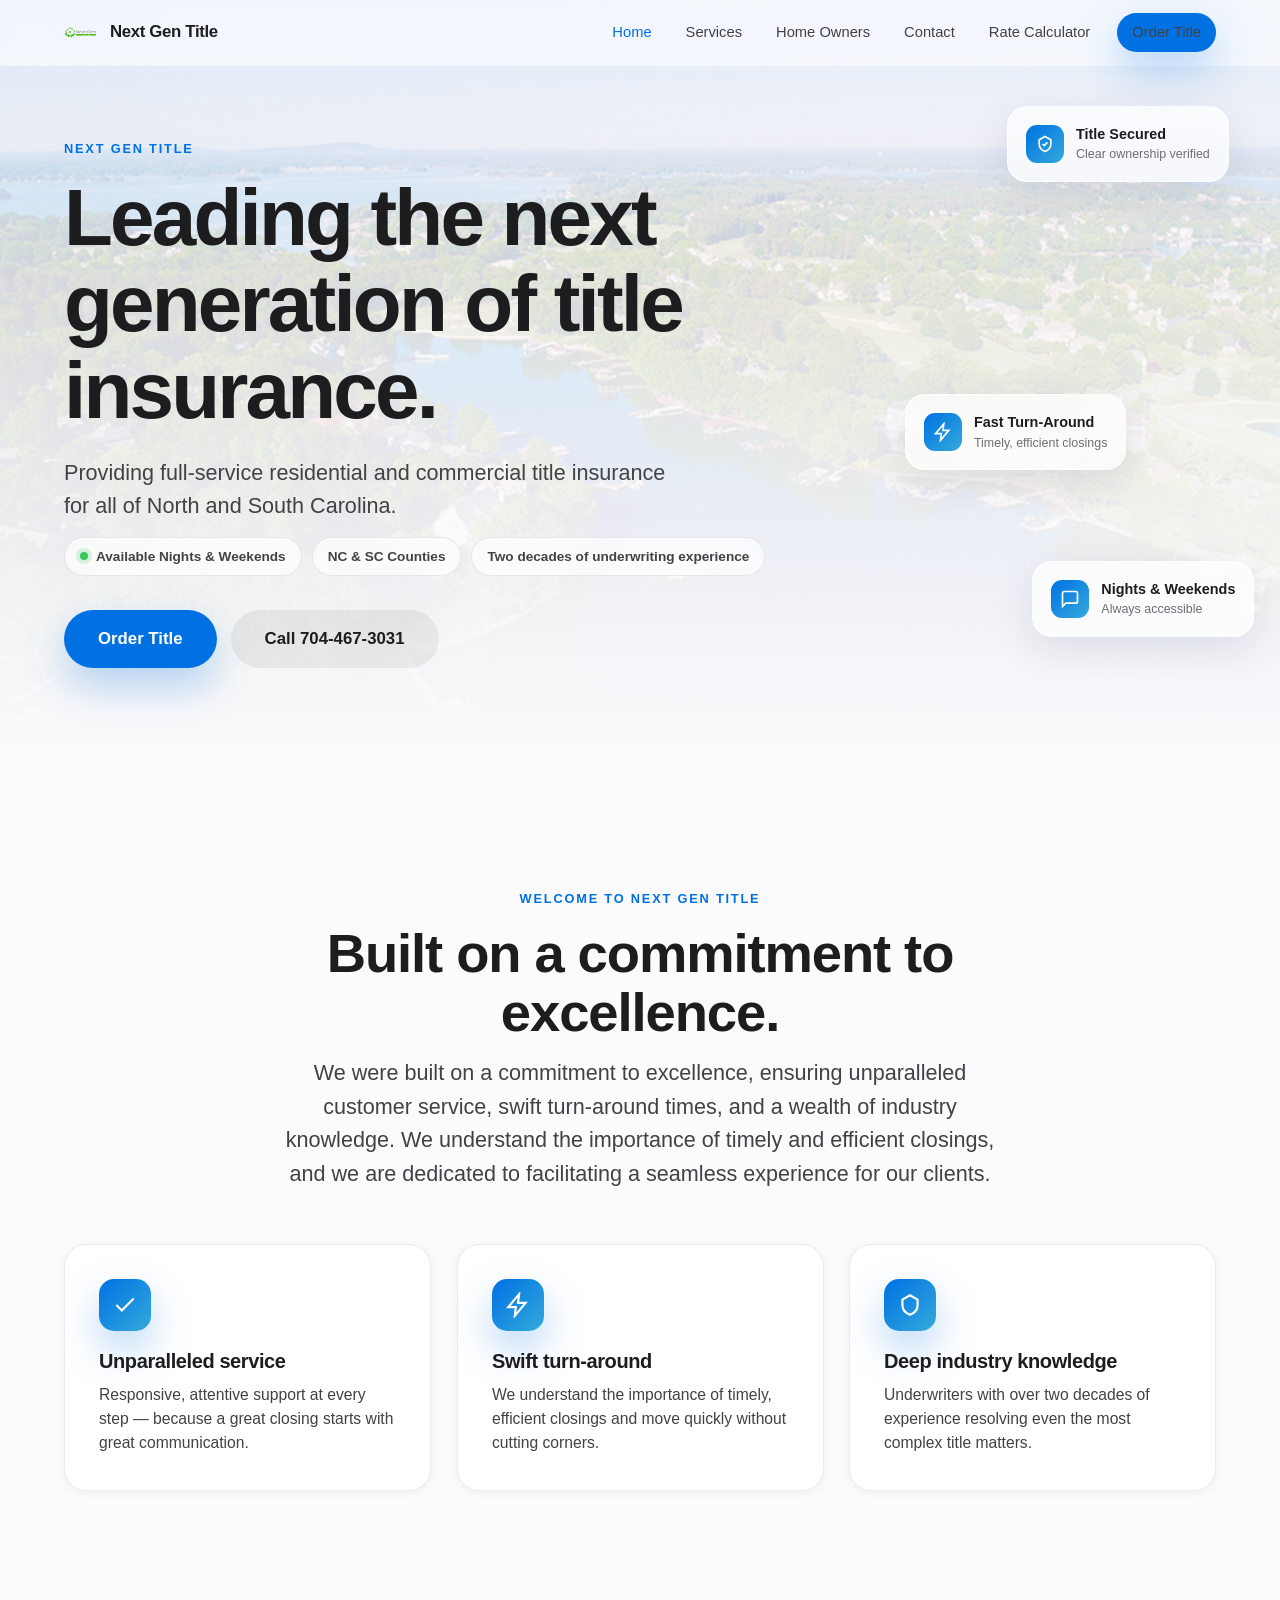
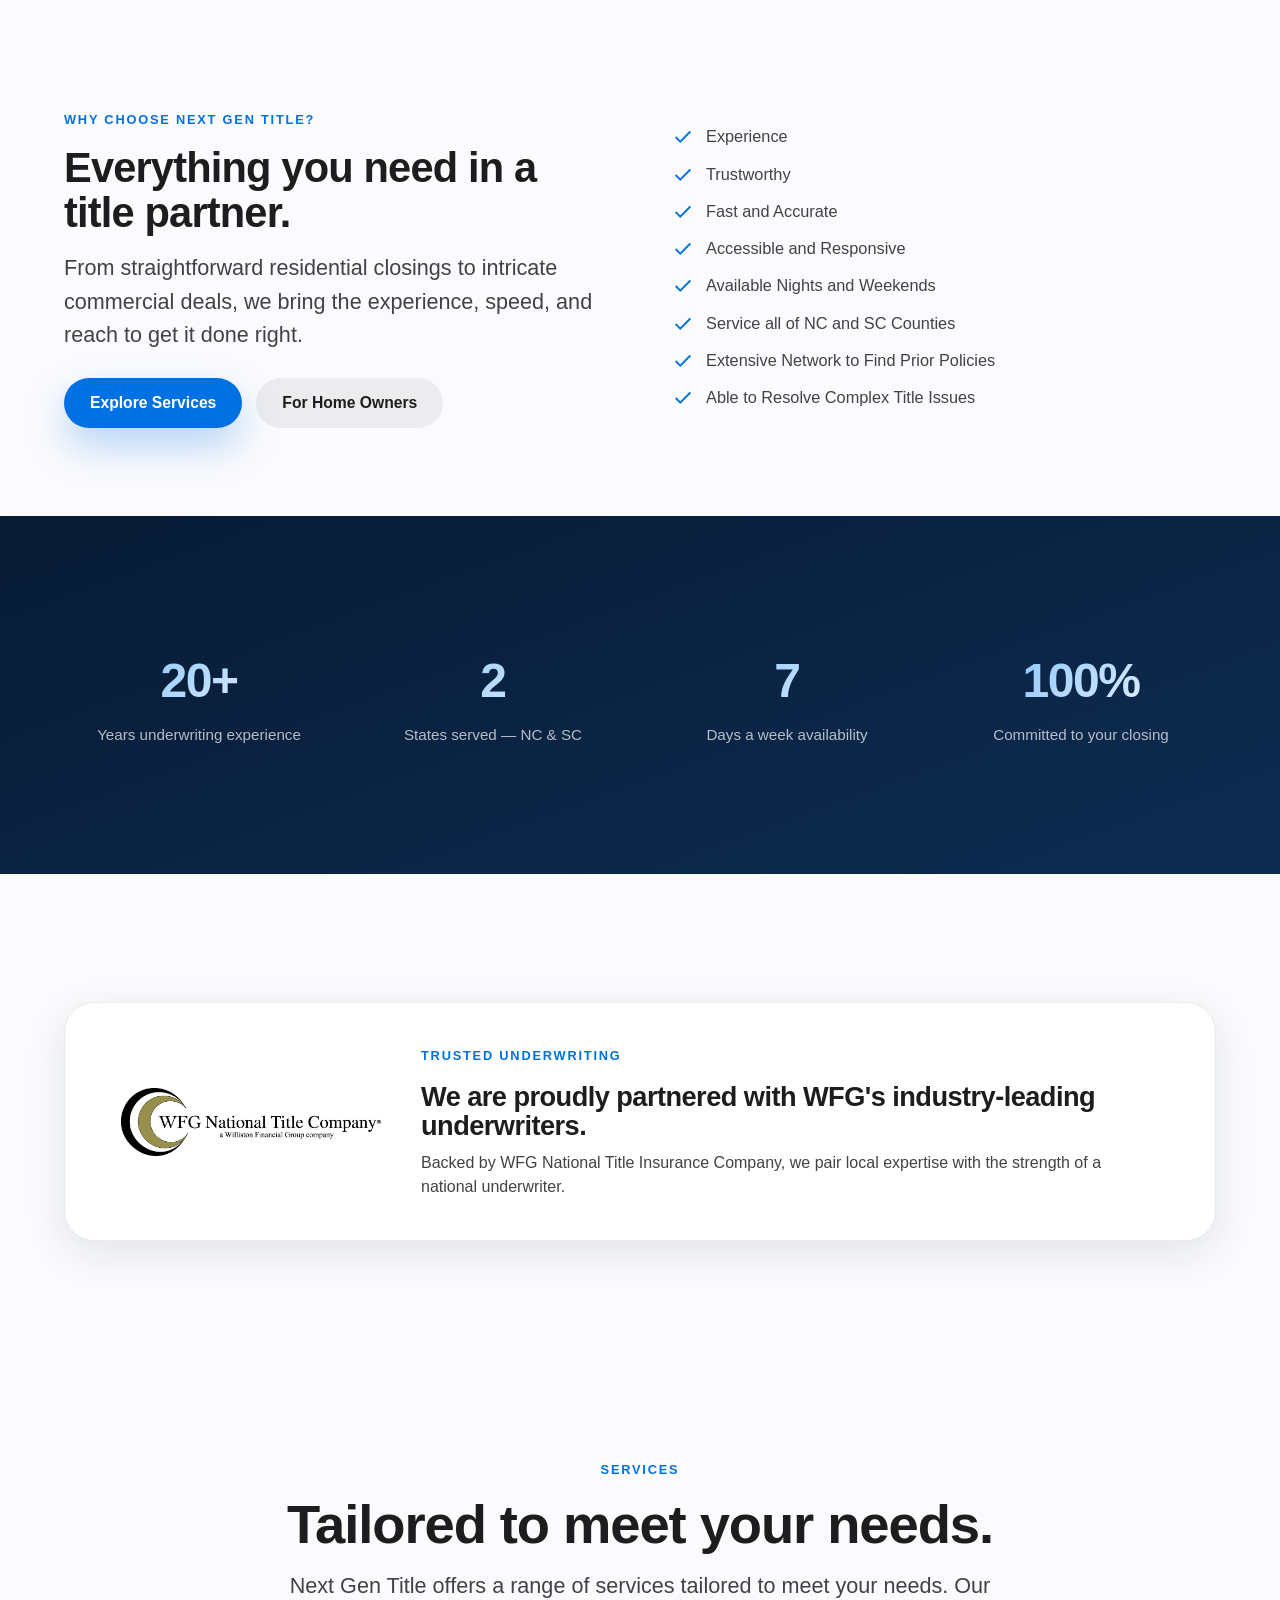
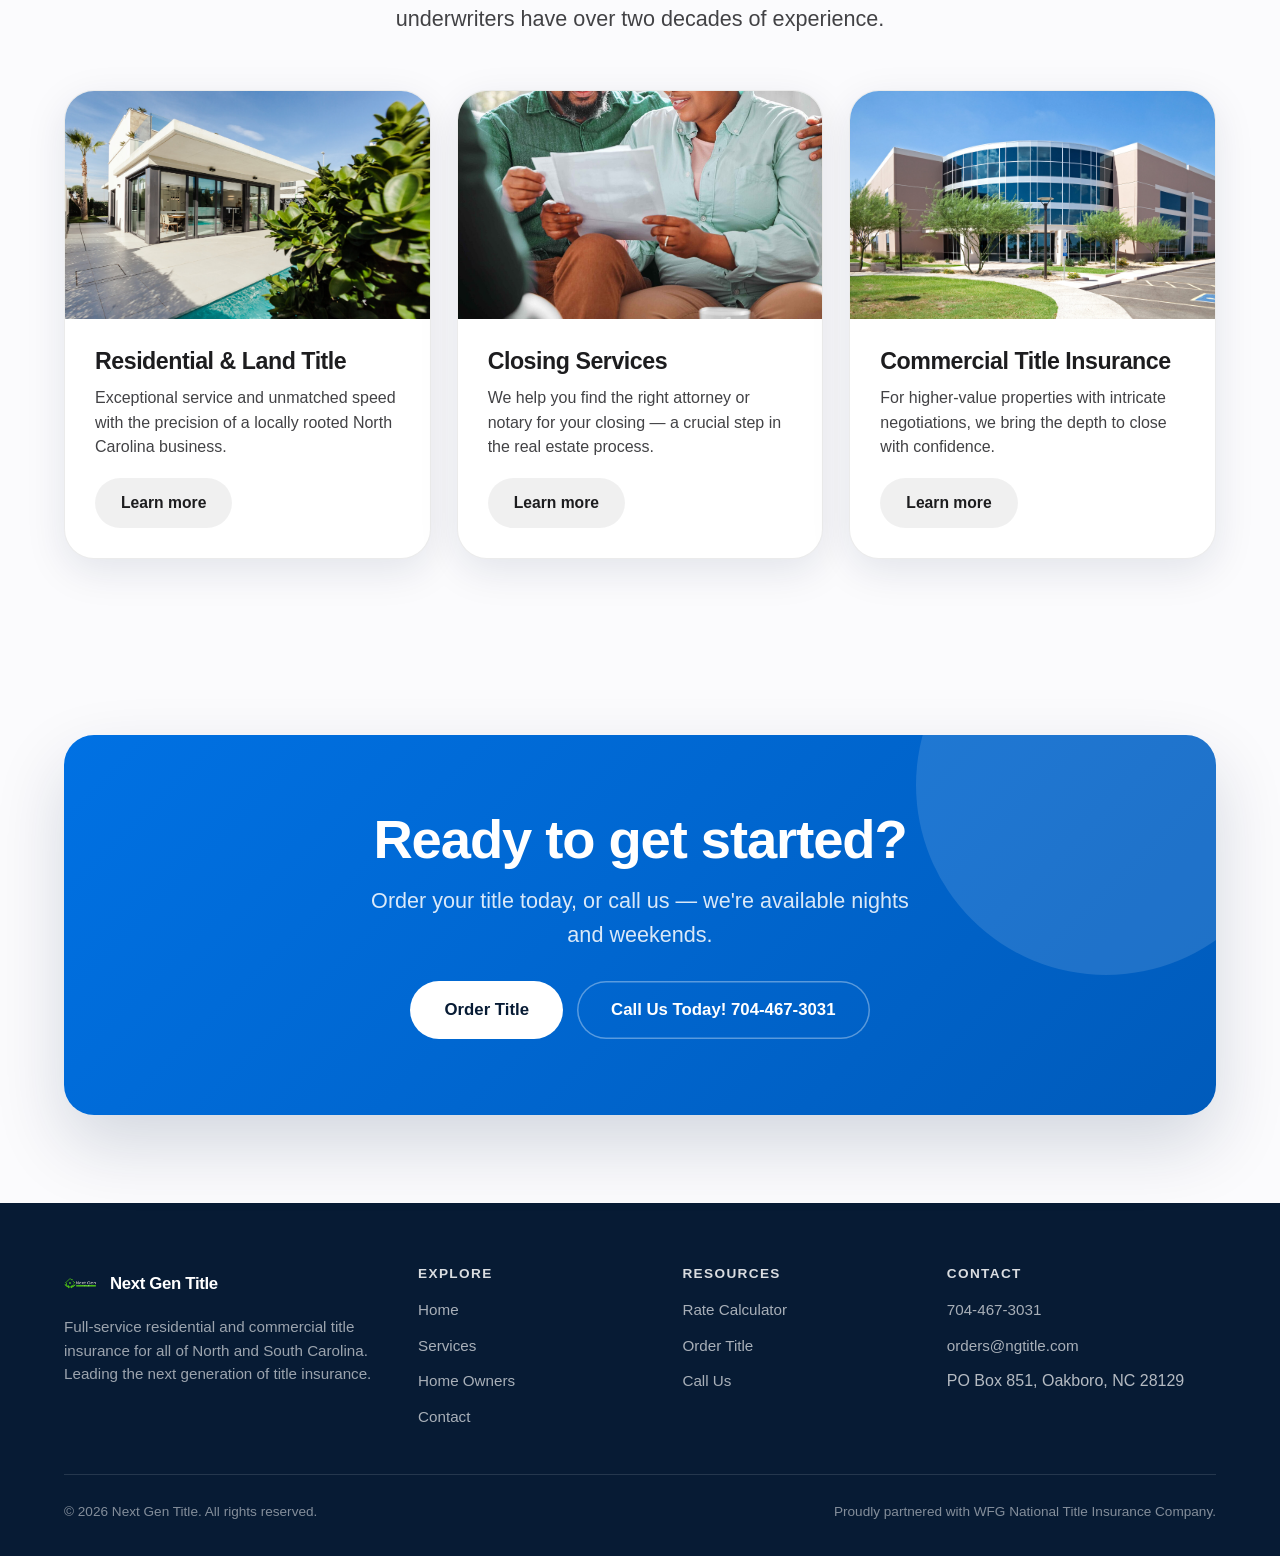
==== index.html @ 79d54855 "Rebuild site — modern Apple aesthetic" ====
<!DOCTYPE html>
<html lang="en">
<head>
<meta charset="UTF-8">
<meta name="viewport" content="width=device-width, initial-scale=1">
<title>Next Gen Title | Title Insurance for North &amp; South Carolina</title>
<meta name="description" content="Next Gen Title provides full-service residential and commercial title insurance for all of North and South Carolina. Fast, accurate closings — available nights and weekends.">
<link rel="icon" href="assets/images/logo.png">
<link rel="preconnect" href="https://rates.wfgnationaltitle.com">
<link rel="stylesheet" href="assets/css/styles.css">
</head>
<body>

<!-- NAV -->
<header class="nav">
  <div class="container">
    <a class="brand" href="index.html">
      <img src="assets/images/logo.png" alt="Next Gen Title logo">
      <span>Next Gen Title</span>
    </a>
    <nav class="nav-links" id="navLinks" aria-label="Primary">
      <a href="index.html" class="active">Home</a>
      <a href="services.html">Services</a>
      <a href="homeowners.html">Home Owners</a>
      <a href="contact.html">Contact</a>
      <a href="https://rates.wfgnationaltitle.com" target="_blank" rel="noopener">Rate Calculator</a>
      <span class="nav-cta"><a class="btn btn-primary" href="contact.html">Order Title</a></span>
    </nav>
    <button class="nav-toggle" aria-label="Menu" aria-expanded="false" aria-controls="navLinks">
      <span></span><span></span><span></span>
    </button>
  </div>
</header>

<main>
<!-- HERO -->
<section class="hero">
  <div class="hero-bg" style="background-image:url('assets/images/hero-bg.jpg')"></div>
  <div class="floaties" aria-hidden="true">
    <div class="floaty f1">
      <span class="fi"><svg viewBox="0 0 24 24" fill="none" stroke="currentColor" stroke-width="2"><path d="M12 3l7 4v5c0 4.5-3 7.5-7 9-4-1.5-7-4.5-7-9V7l7-4z"/><path d="M9 12l2 2 4-4"/></svg></span>
      <div>Title Secured<small>Clear ownership verified</small></div>
    </div>
    <div class="floaty f2">
      <span class="fi"><svg viewBox="0 0 24 24" fill="none" stroke="currentColor" stroke-width="2"><path d="M13 2L3 14h7l-1 8 10-12h-7l1-8z"/></svg></span>
      <div>Fast Turn-Around<small>Timely, efficient closings</small></div>
    </div>
    <div class="floaty f3">
      <span class="fi"><svg viewBox="0 0 24 24" fill="none" stroke="currentColor" stroke-width="2"><path d="M21 15a2 2 0 0 1-2 2H7l-4 4V5a2 2 0 0 1 2-2h14a2 2 0 0 1 2 2z"/></svg></span>
      <div>Nights &amp; Weekends<small>Always accessible</small></div>
    </div>
  </div>
  <div class="container">
    <div class="hero-inner reveal in">
      <span class="eyebrow">Next Gen Title</span>
      <h1 class="display">Leading the next generation of title insurance.</h1>
      <p class="lead" style="margin-top:22px">Providing full-service residential and commercial title insurance for all of North and South Carolina.</p>
      <div class="hero-badges">
        <span class="hero-badge"><span class="dot"></span>Available Nights &amp; Weekends</span>
        <span class="hero-badge">NC &amp; SC Counties</span>
        <span class="hero-badge">Two decades of underwriting experience</span>
      </div>
      <div class="btn-row" style="margin-top:34px">
        <a class="btn btn-primary btn-lg" href="contact.html">Order Title</a>
        <a class="btn btn-ghost btn-lg" href="tel:7044673031">Call 704-467-3031</a>
      </div>
    </div>
  </div>
</section>

<!-- WELCOME -->
<section class="section">
  <div class="container">
    <div class="section-head reveal">
      <span class="eyebrow">Welcome to Next Gen Title</span>
      <h2 class="h-xl">Built on a commitment to excellence.</h2>
      <p class="lead">We were built on a commitment to excellence, ensuring unparalleled customer service, swift turn-around times, and a wealth of industry knowledge. We understand the importance of timely and efficient closings, and we are dedicated to facilitating a seamless experience for our clients.</p>
    </div>
    <div class="grid grid-3">
      <div class="card reveal">
        <div class="icon"><svg viewBox="0 0 24 24" fill="none" stroke="currentColor" stroke-width="2"><path d="M20 6L9 17l-5-5"/></svg></div>
        <h3>Unparalleled service</h3>
        <p>Responsive, attentive support at every step — because a great closing starts with great communication.</p>
      </div>
      <div class="card reveal d1">
        <div class="icon"><svg viewBox="0 0 24 24" fill="none" stroke="currentColor" stroke-width="2"><path d="M13 2L3 14h7l-1 8 10-12h-7l1-8z"/></svg></div>
        <h3>Swift turn-around</h3>
        <p>We understand the importance of timely, efficient closings and move quickly without cutting corners.</p>
      </div>
      <div class="card reveal d2">
        <div class="icon"><svg viewBox="0 0 24 24" fill="none" stroke="currentColor" stroke-width="2"><path d="M12 3l7 4v5c0 4.5-3 7.5-7 9-4-1.5-7-4.5-7-9V7l7-4z"/></svg></div>
        <h3>Deep industry knowledge</h3>
        <p>Underwriters with over two decades of experience resolving even the most complex title matters.</p>
      </div>
    </div>
  </div>
</section>

<!-- WHY CHOOSE -->
<section class="section-tight">
  <div class="container">
    <div class="split">
      <div class="reveal">
        <span class="eyebrow">Why choose Next Gen Title?</span>
        <h2 class="h-lg">Everything you need in a title partner.</h2>
        <p class="lead" style="margin:16px 0 26px">From straightforward residential closings to intricate commercial deals, we bring the experience, speed, and reach to get it done right.</p>
        <div class="btn-row">
          <a class="btn btn-primary" href="services.html">Explore Services</a>
          <a class="btn btn-ghost" href="homeowners.html">For Home Owners</a>
        </div>
      </div>
      <ul class="check-list reveal d1">
        <li><svg viewBox="0 0 24 24" fill="none" stroke="currentColor" stroke-width="2"><path d="M20 6L9 17l-5-5"/></svg>Experience</li>
        <li><svg viewBox="0 0 24 24" fill="none" stroke="currentColor" stroke-width="2"><path d="M20 6L9 17l-5-5"/></svg>Trustworthy</li>
        <li><svg viewBox="0 0 24 24" fill="none" stroke="currentColor" stroke-width="2"><path d="M20 6L9 17l-5-5"/></svg>Fast and Accurate</li>
        <li><svg viewBox="0 0 24 24" fill="none" stroke="currentColor" stroke-width="2"><path d="M20 6L9 17l-5-5"/></svg>Accessible and Responsive</li>
        <li><svg viewBox="0 0 24 24" fill="none" stroke="currentColor" stroke-width="2"><path d="M20 6L9 17l-5-5"/></svg>Available Nights and Weekends</li>
        <li><svg viewBox="0 0 24 24" fill="none" stroke="currentColor" stroke-width="2"><path d="M20 6L9 17l-5-5"/></svg>Service all of NC and SC Counties</li>
        <li><svg viewBox="0 0 24 24" fill="none" stroke="currentColor" stroke-width="2"><path d="M20 6L9 17l-5-5"/></svg>Extensive Network to Find Prior Policies</li>
        <li><svg viewBox="0 0 24 24" fill="none" stroke="currentColor" stroke-width="2"><path d="M20 6L9 17l-5-5"/></svg>Able to Resolve Complex Title Issues</li>
      </ul>
    </div>
  </div>
</section>

<!-- STATS (dark) -->
<section class="section dark">
  <div class="container">
    <div class="stats">
      <div class="stat reveal"><div class="num">20+</div><div class="label">Years underwriting experience</div></div>
      <div class="stat reveal d1"><div class="num">2</div><div class="label">States served — NC &amp; SC</div></div>
      <div class="stat reveal d2"><div class="num">7</div><div class="label">Days a week availability</div></div>
      <div class="stat reveal d3"><div class="num">100%</div><div class="label">Committed to your closing</div></div>
    </div>
  </div>
</section>

<!-- WFG PARTNER -->
<section class="section">
  <div class="container">
    <div class="partner reveal">
      <img src="assets/images/wfg.jpg" alt="WFG National Title Insurance Company">
      <div>
        <span class="eyebrow">Trusted underwriting</span>
        <h2 class="h-md">We are proudly partnered with WFG's industry-leading underwriters.</h2>
        <p style="margin-top:10px">Backed by WFG National Title Insurance Company, we pair local expertise with the strength of a national underwriter.</p>
      </div>
    </div>
  </div>
</section>

<!-- SERVICES PREVIEW -->
<section class="section-tight">
  <div class="container">
    <div class="section-head reveal">
      <span class="eyebrow">Services</span>
      <h2 class="h-xl">Tailored to meet your needs.</h2>
      <p class="lead">Next Gen Title offers a range of services tailored to meet your needs. Our underwriters have over two decades of experience.</p>
    </div>
    <div class="grid grid-3">
      <article class="feature-card reveal">
        <div class="media"><img src="assets/images/residential.jpg" alt="Residential property"></div>
        <div class="body">
          <h3>Residential &amp; Land Title</h3>
          <p>Exceptional service and unmatched speed with the precision of a locally rooted North Carolina business.</p>
          <a class="btn btn-ghost" href="services.html" style="margin-top:18px">Learn more</a>
        </div>
      </article>
      <article class="feature-card reveal d1">
        <div class="media"><img src="assets/images/documents.jpg" alt="Reviewing documents"></div>
        <div class="body">
          <h3>Closing Services</h3>
          <p>We help you find the right attorney or notary for your closing — a crucial step in the real estate process.</p>
          <a class="btn btn-ghost" href="services.html" style="margin-top:18px">Learn more</a>
        </div>
      </article>
      <article class="feature-card reveal d2">
        <div class="media"><img src="assets/images/commercial.jpg" alt="Modern commercial office building"></div>
        <div class="body">
          <h3>Commercial Title Insurance</h3>
          <p>For higher-value properties with intricate negotiations, we bring the depth to close with confidence.</p>
          <a class="btn btn-ghost" href="services.html" style="margin-top:18px">Learn more</a>
        </div>
      </article>
    </div>
  </div>
</section>

<!-- CTA BAND -->
<section class="section-tight">
  <div class="container">
    <div class="cta-band reveal">
      <h2 class="h-xl">Ready to get started?</h2>
      <p class="lead" style="margin:14px auto 0; max-width:560px">Order your title today, or call us — we're available nights and weekends.</p>
      <div class="btn-row" style="margin-top:30px">
        <a class="btn btn-light btn-lg" href="contact.html">Order Title</a>
        <a class="btn btn-outline-light btn-lg" href="tel:7044673031">Call Us Today! 704-467-3031</a>
      </div>
    </div>
  </div>
</section>
</main>

<!-- FOOTER -->
<footer class="footer">
  <div class="container">
    <div class="footer-top">
      <div>
        <div class="brand"><img src="assets/images/logo.png" alt="" style="width:34px;height:34px;border-radius:9px"> <span>Next Gen Title</span></div>
        <p>Full-service residential and commercial title insurance for all of North and South Carolina. Leading the next generation of title insurance.</p>
      </div>
      <div>
        <h4>Explore</h4>
        <ul>
          <li><a href="index.html">Home</a></li>
          <li><a href="services.html">Services</a></li>
          <li><a href="homeowners.html">Home Owners</a></li>
          <li><a href="contact.html">Contact</a></li>
        </ul>
      </div>
      <div>
        <h4>Resources</h4>
        <ul>
          <li><a href="https://rates.wfgnationaltitle.com" target="_blank" rel="noopener">Rate Calculator</a></li>
          <li><a href="contact.html">Order Title</a></li>
          <li><a href="tel:7044673031">Call Us</a></li>
        </ul>
      </div>
      <div>
        <h4>Contact</h4>
        <ul>
          <li><a href="tel:7044673031">704-467-3031</a></li>
          <li><a href="mailto:orders@ngtitle.com">orders@ngtitle.com</a></li>
          <li><span>PO Box 851, Oakboro, NC 28129</span></li>
        </ul>
      </div>
    </div>
    <div class="footer-bottom">
      <span>© <span id="year">2026</span> Next Gen Title. All rights reserved.</span>
      <span>Proudly partnered with WFG National Title Insurance Company.</span>
    </div>
  </div>
</footer>

<script src="assets/js/script.js"></script>
</body>
</html>
---- assets/css/styles.css ----
/* ==========================================================================
   Next Gen Title — Design System
   Modern, Apple-inspired aesthetic: glass nav, floating cards, soft depth.
   ========================================================================== */

:root {
  /* Palette */
  --bg:            #fbfbfd;
  --bg-alt:        #f5f5f7;
  --surface:       #ffffff;
  --ink:           #1d1d1f;
  --ink-2:         #424245;
  --muted:         #6e6e73;
  --line:          rgba(0,0,0,.08);

  --brand:         #0071e3;   /* accent blue  */
  --brand-strong:  #0a5fc2;
  --navy:          #071b34;   /* deep sections */
  --navy-2:        #0d2c52;

  /* Effects */
  --radius:        22px;
  --radius-lg:     30px;
  --radius-sm:     14px;
  --shadow-sm:     0 2px 10px rgba(0,0,0,.05);
  --shadow:        0 12px 40px rgba(9,30,66,.10);
  --shadow-lg:     0 30px 70px rgba(9,30,66,.16);
  --shadow-brand:  0 18px 40px rgba(0,113,227,.28);

  /* Type */
  --font: -apple-system, BlinkMacSystemFont, "SF Pro Display", "Segoe UI",
          Roboto, Helvetica, Arial, sans-serif;

  --maxw: 1200px;
  --nav-h: 66px;
}

/* Reset --------------------------------------------------------------- */
*, *::before, *::after { box-sizing: border-box; margin: 0; padding: 0; }
html { scroll-behavior: smooth; -webkit-text-size-adjust: 100%; scroll-padding-top: 90px; }
body {
  font-family: var(--font);
  color: var(--ink);
  background: var(--bg);
  line-height: 1.55;
  -webkit-font-smoothing: antialiased;
  text-rendering: optimizeLegibility;
  overflow-x: hidden;
}
img { max-width: 100%; display: block; }
a { color: inherit; text-decoration: none; }
ul { list-style: none; }

/* Typography ---------------------------------------------------------- */
h1, h2, h3, h4 { line-height: 1.08; letter-spacing: -0.02em; font-weight: 700; color: var(--ink); }
.display  { font-size: clamp(2.6rem, 6.5vw, 5rem); font-weight: 700; letter-spacing: -0.035em; }
.h-xl     { font-size: clamp(2rem, 4.5vw, 3.4rem); }
.h-lg     { font-size: clamp(1.7rem, 3.4vw, 2.6rem); }
.h-md     { font-size: clamp(1.3rem, 2.3vw, 1.7rem); }
.eyebrow  {
  font-size: .8rem; font-weight: 600; letter-spacing: .14em; text-transform: uppercase;
  color: var(--brand); margin-bottom: 16px; display: inline-block;
}
.lead { font-size: clamp(1.1rem, 1.7vw, 1.35rem); color: var(--ink-2); font-weight: 400; }
p { color: var(--ink-2); }
.text-muted { color: var(--muted); }

/* Layout -------------------------------------------------------------- */
.container { width: 100%; max-width: var(--maxw); margin: 0 auto; padding: 0 24px; }
.section { padding: clamp(70px, 10vw, 130px) 0; }
.section-tight { padding: clamp(48px, 7vw, 88px) 0; }
.center { text-align: center; }
.mx-auto { margin-left: auto; margin-right: auto; }
.narrow { max-width: 760px; }
.stack > * + * { margin-top: 20px; }

.grid { display: grid; gap: 26px; }
.grid-2 { grid-template-columns: repeat(2, 1fr); }
.grid-3 { grid-template-columns: repeat(3, 1fr); }
.grid-4 { grid-template-columns: repeat(4, 1fr); }

/* Navigation (glass) -------------------------------------------------- */
.nav {
  position: fixed; top: 0; left: 0; right: 0; z-index: 100;
  height: var(--nav-h);
  display: flex; align-items: center;
  background: rgba(251,251,253,.72);
  backdrop-filter: saturate(180%) blur(20px);
  -webkit-backdrop-filter: saturate(180%) blur(20px);
  border-bottom: 1px solid transparent;
  transition: border-color .3s ease, background .3s ease;
}
.nav.scrolled { border-bottom-color: var(--line); }
.nav .container { display: flex; align-items: center; justify-content: space-between; }
.brand { display: flex; align-items: center; gap: 12px; font-weight: 700; letter-spacing: -0.02em; font-size: 1.05rem; }
.brand img { width: 34px; height: 34px; border-radius: 9px; }
.nav-links { display: flex; align-items: center; gap: 4px; }
.nav-links a {
  padding: 8px 15px; border-radius: 999px; font-size: .92rem; font-weight: 500; color: var(--ink-2);
  transition: background .2s ease, color .2s ease;
}
.nav-links a:hover { background: rgba(0,0,0,.05); color: var(--ink); }
.nav-links a.active { color: var(--brand); }
.nav-cta { margin-left: 8px; }
.nav-toggle { display: none; background: none; border: 0; cursor: pointer; width: 40px; height: 40px; position: relative; }
.nav-toggle span { position: absolute; left: 9px; right: 9px; height: 2px; background: var(--ink); border-radius: 2px; transition: transform .3s ease, opacity .2s ease; }
.nav-toggle span:nth-child(1) { top: 14px; }
.nav-toggle span:nth-child(2) { top: 20px; }
.nav-toggle span:nth-child(3) { top: 26px; }
.nav-toggle.open span:nth-child(1) { transform: translateY(6px) rotate(45deg); }
.nav-toggle.open span:nth-child(2) { opacity: 0; }
.nav-toggle.open span:nth-child(3) { transform: translateY(-6px) rotate(-45deg); }

/* Buttons ------------------------------------------------------------- */
.btn {
  display: inline-flex; align-items: center; justify-content: center; gap: 8px;
  padding: 13px 26px; border-radius: 999px; font-size: .98rem; font-weight: 600;
  cursor: pointer; border: 0; transition: transform .2s ease, box-shadow .2s ease, background .2s ease;
  white-space: nowrap;
}
.btn-primary { background: var(--brand); color: #fff; box-shadow: var(--shadow-brand); }
.btn-primary:hover { background: var(--brand-strong); transform: translateY(-2px); }
.btn-ghost { background: rgba(0,0,0,.06); color: var(--ink); }
.btn-ghost:hover { background: rgba(0,0,0,.1); transform: translateY(-2px); }
.btn-light { background: #fff; color: var(--navy); }
.btn-light:hover { transform: translateY(-2px); box-shadow: var(--shadow); }
.btn-outline-light { background: transparent; color: #fff; box-shadow: inset 0 0 0 1.5px rgba(255,255,255,.35); }
.btn-outline-light:hover { background: rgba(255,255,255,.1); transform: translateY(-2px); }
.btn-lg { padding: 16px 34px; font-size: 1.05rem; }
.btn-row { display: flex; flex-wrap: wrap; gap: 14px; }

/* Cards --------------------------------------------------------------- */
.card {
  background: var(--surface); border-radius: var(--radius); padding: 34px;
  box-shadow: var(--shadow-sm); border: 1px solid var(--line);
  transition: transform .35s cubic-bezier(.2,.7,.2,1), box-shadow .35s ease;
  will-change: transform;
}
.card:hover { transform: translateY(-8px); box-shadow: var(--shadow-lg); }
.card .icon {
  width: 52px; height: 52px; border-radius: 15px; display: grid; place-items: center;
  background: linear-gradient(135deg, var(--brand), #34aadc); color: #fff; margin-bottom: 20px;
  box-shadow: var(--shadow-brand);
}
.card .icon svg { width: 26px; height: 26px; }
.card h3 { font-size: 1.25rem; margin-bottom: 10px; }
.card p { font-size: .98rem; }

/* Glass card variant */
.card-glass {
  background: rgba(255,255,255,.65);
  backdrop-filter: blur(20px); -webkit-backdrop-filter: blur(20px);
  border: 1px solid rgba(255,255,255,.6);
}

/* Media / feature cards (image + copy) */
.feature-card {
  background: var(--surface); border-radius: var(--radius-lg); overflow: hidden;
  box-shadow: var(--shadow); border: 1px solid var(--line);
  transition: transform .4s cubic-bezier(.2,.7,.2,1), box-shadow .4s ease;
}
.feature-card:hover { transform: translateY(-10px); box-shadow: var(--shadow-lg); }
.feature-card .media { aspect-ratio: 16/10; overflow: hidden; }
.feature-card .media img { width: 100%; height: 100%; object-fit: cover; transition: transform .6s cubic-bezier(.2,.7,.2,1); }
.feature-card:hover .media img { transform: scale(1.06); }
.feature-card .body { padding: 30px; }
.feature-card .body h3 { font-size: 1.45rem; margin-bottom: 12px; }

/* Split (image / text) ------------------------------------------------ */
.split { display: grid; grid-template-columns: 1fr 1fr; gap: clamp(30px, 5vw, 70px); align-items: center; }
.split.reverse .split-media { order: 2; }
.split-media {
  border-radius: var(--radius-lg); overflow: hidden; box-shadow: var(--shadow);
  aspect-ratio: 4/3;
}
.split-media img { width: 100%; height: 100%; object-fit: cover; }

/* Pill list (checkmarks) --------------------------------------------- */
.check-list { display: grid; gap: 12px; }
.check-list li { display: flex; align-items: flex-start; gap: 12px; font-size: 1.02rem; color: var(--ink-2); }
.check-list li svg { flex: 0 0 22px; width: 22px; height: 22px; margin-top: 2px; color: var(--brand); }

.chip-grid { display: flex; flex-wrap: wrap; gap: 12px; }
.chip {
  display: inline-flex; align-items: center; gap: 9px; padding: 11px 18px;
  background: var(--surface); color: var(--ink); border: 1px solid var(--line); border-radius: 999px;
  font-weight: 500; font-size: .95rem; box-shadow: var(--shadow-sm);
  transition: transform .25s ease, box-shadow .25s ease;
}
.chip:hover { transform: translateY(-3px); box-shadow: var(--shadow); }
.chip svg { width: 18px; height: 18px; color: var(--brand); }

/* Hero ---------------------------------------------------------------- */
.hero {
  position: relative; padding-top: calc(var(--nav-h) + 70px); padding-bottom: 90px;
  overflow: hidden;
}
.hero-bg {
  position: absolute; inset: 0; z-index: -2;
  background-size: cover; background-position: center;
}
.hero-bg::after {
  content: ""; position: absolute; inset: 0;
  background: linear-gradient(180deg, rgba(251,251,253,.72) 0%, rgba(251,251,253,.9) 55%, var(--bg) 100%);
}
.hero-inner { position: relative; max-width: 860px; }
.hero .lead { max-width: 620px; }
.hero-badges { display: flex; flex-wrap: wrap; gap: 10px; margin-top: 14px; }
.hero-badge {
  display: inline-flex; align-items: center; gap: 8px; font-size: .85rem; font-weight: 600;
  padding: 8px 15px; border-radius: 999px; background: rgba(255,255,255,.7);
  backdrop-filter: blur(10px); border: 1px solid var(--line); color: var(--ink-2);
}
.hero-badge .dot { width: 8px; height: 8px; border-radius: 50%; background: #34c759; box-shadow: 0 0 0 4px rgba(52,199,89,.18); }

/* floating decorative cards in hero */
.floaties { position: absolute; inset: 0; z-index: -1; pointer-events: none; }
.floaty {
  position: absolute; border-radius: 20px; background: rgba(255,255,255,.7);
  backdrop-filter: blur(16px); border: 1px solid rgba(255,255,255,.7);
  box-shadow: var(--shadow); padding: 16px 18px; font-weight: 600; font-size: .9rem;
  display: flex; align-items: center; gap: 12px; animation: float 7s ease-in-out infinite;
}
.floaty .fi {
  width: 38px; height: 38px; border-radius: 11px; display: grid; place-items: center;
  background: linear-gradient(135deg, var(--brand), #34aadc); color: #fff; flex: 0 0 auto;
}
.floaty .fi svg { width: 20px; height: 20px; }
.floaty small { display: block; font-weight: 500; color: var(--muted); font-size: .78rem; }
.floaty.f1 { top: 14%; right: 4%; animation-delay: 0s; }
.floaty.f2 { top: 52%; right: 12%; animation-delay: 1.4s; }
.floaty.f3 { top: 74%; right: 2%; animation-delay: 2.6s; }
@keyframes float { 0%,100% { transform: translateY(0); } 50% { transform: translateY(-16px); } }

/* Dark section -------------------------------------------------------- */
.dark { background: linear-gradient(160deg, var(--navy) 0%, var(--navy-2) 100%); color: #fff; }
.dark h1, .dark h2, .dark h3 { color: #fff; }
.dark p { color: rgba(255,255,255,.72); }
.dark .eyebrow { color: #6cb6ff; }
.dark .card { background: rgba(255,255,255,.06); border-color: rgba(255,255,255,.12); }
.dark .card h3 { color: #fff; }
.dark .card p { color: rgba(255,255,255,.7); }
.dark .check-list li { color: rgba(255,255,255,.82); }
.dark .lead { color: rgba(255,255,255,.78); }

/* Stats --------------------------------------------------------------- */
.stats { display: grid; grid-template-columns: repeat(4,1fr); gap: 24px; text-align: center; }
.stat .num { font-size: clamp(2rem,4vw,3rem); font-weight: 700; letter-spacing: -0.03em;
  background: linear-gradient(135deg,#6cb6ff,#fff); -webkit-background-clip: text; background-clip: text; color: transparent; }
.stat .label { color: rgba(255,255,255,.7); font-size: .95rem; margin-top: 4px; }

/* Partner band -------------------------------------------------------- */
.partner {
  display: grid; grid-template-columns: auto 1fr; gap: 40px; align-items: center;
  background: var(--surface); border: 1px solid var(--line); border-radius: var(--radius-lg);
  padding: 40px clamp(28px,5vw,56px); box-shadow: var(--shadow);
}
.partner img { max-width: 260px; width: 100%; }

/* CTA band ------------------------------------------------------------ */
.cta-band {
  border-radius: var(--radius-lg); padding: clamp(44px, 6vw, 76px);
  background: linear-gradient(135deg, var(--brand) 0%, #005bbb 100%); color: #fff;
  text-align: center; box-shadow: var(--shadow-lg); position: relative; overflow: hidden;
}
.cta-band::before {
  content:""; position:absolute; width: 380px; height: 380px; border-radius: 50%;
  background: rgba(255,255,255,.12); top: -140px; right: -80px;
}
.cta-band h2 { color: #fff; position: relative; }
.cta-band p { color: rgba(255,255,255,.85); position: relative; }
.cta-band .btn-row { justify-content: center; position: relative; }

/* Forms --------------------------------------------------------------- */
.form-card {
  background: var(--surface); border: 1px solid var(--line); border-radius: var(--radius-lg);
  padding: clamp(28px, 4vw, 46px); box-shadow: var(--shadow);
}
.form-grid { display: grid; grid-template-columns: 1fr 1fr; gap: 18px; }
.field { display: flex; flex-direction: column; gap: 7px; }
.field.full { grid-column: 1 / -1; }
.field label { font-size: .9rem; font-weight: 600; color: var(--ink); }
.field input, .field select, .field textarea {
  font-family: inherit; font-size: 1rem; color: var(--ink);
  padding: 13px 15px; border: 1px solid var(--line); border-radius: var(--radius-sm);
  background: var(--bg-alt); transition: border-color .2s ease, box-shadow .2s ease, background .2s ease;
}
.field input:focus, .field select:focus, .field textarea:focus {
  outline: none; border-color: var(--brand); background: #fff;
  box-shadow: 0 0 0 4px rgba(0,113,227,.14);
}
.field textarea { resize: vertical; min-height: 120px; }
.form-consent { font-size: .82rem; color: var(--muted); margin-top: 4px; }
.form-note {
  font-size: .82rem; color: var(--muted); background: var(--bg-alt);
  border: 1px dashed var(--line); border-radius: var(--radius-sm); padding: 12px 14px; margin-bottom: 22px;
}
.form-status { margin-top: 16px; font-weight: 600; font-size: .95rem; display: none; }
.form-status.show { display: block; }
.form-status.ok { color: #1a7f37; }

/* Contact info list --------------------------------------------------- */
.contact-list { display: grid; gap: 18px; }
.contact-item { display: flex; gap: 16px; align-items: flex-start; }
.contact-item .ci {
  width: 46px; height: 46px; border-radius: 13px; display: grid; place-items: center; flex: 0 0 auto;
  background: rgba(0,113,227,.1); color: var(--brand);
}
.contact-item .ci svg { width: 22px; height: 22px; }
.contact-item h4 { font-size: .82rem; text-transform: uppercase; letter-spacing: .08em; color: var(--muted); margin-bottom: 3px; font-weight: 600; }
.contact-item a, .contact-item p { font-size: 1.08rem; font-weight: 500; color: var(--ink); }

/* Footer -------------------------------------------------------------- */
.footer { background: var(--navy); color: rgba(255,255,255,.7); padding: 64px 0 34px; }
.footer h1,.footer h2,.footer h3,.footer h4 { color:#fff; }
.footer-top { display: grid; grid-template-columns: 1.4fr 1fr 1fr 1.2fr; gap: 40px; padding-bottom: 44px; border-bottom: 1px solid rgba(255,255,255,.12); }
.footer .brand { color: #fff; margin-bottom: 14px; }
.footer p { color: rgba(255,255,255,.6); font-size: .95rem; }
.footer h4 { font-size: .85rem; text-transform: uppercase; letter-spacing: .1em; margin-bottom: 16px; color: rgba(255,255,255,.85); }
.footer ul { display: grid; gap: 11px; }
.footer ul a { color: rgba(255,255,255,.65); font-size: .95rem; transition: color .2s ease; }
.footer ul a:hover { color: #fff; }
.footer-bottom { display: flex; flex-wrap: wrap; gap: 12px; justify-content: space-between; padding-top: 26px; font-size: .85rem; color: rgba(255,255,255,.5); }

/* Reveal animation ---------------------------------------------------- */
.reveal { opacity: 0; transform: translateY(28px); transition: opacity .7s ease, transform .7s cubic-bezier(.2,.7,.2,1); }
.reveal.in { opacity: 1; transform: none; }
.reveal.d1 { transition-delay: .08s; }
.reveal.d2 { transition-delay: .16s; }
.reveal.d3 { transition-delay: .24s; }

/* Section header helper */
.section-head { max-width: 720px; margin: 0 auto 54px; text-align: center; }
.section-head p { margin-top: 14px; }

/* Responsive ---------------------------------------------------------- */
@media (max-width: 940px) {
  .grid-3, .grid-4 { grid-template-columns: repeat(2, 1fr); }
  .stats { grid-template-columns: repeat(2,1fr); gap: 30px; }
  .footer-top { grid-template-columns: 1fr 1fr; gap: 32px; }
  .floaty { display: none; }
}
@media (max-width: 760px) {
  .nav-links {
    position: fixed; top: var(--nav-h); left: 0; right: 0;
    flex-direction: column; align-items: stretch; gap: 4px;
    background: rgba(251,251,253,.96); backdrop-filter: blur(20px);
    padding: 14px 20px 24px; border-bottom: 1px solid var(--line);
    transform: translateY(-120%); transition: transform .35s cubic-bezier(.2,.7,.2,1);
    box-shadow: var(--shadow); max-height: calc(100vh - var(--nav-h)); overflow-y: auto;
  }
  .nav-links.open { transform: translateY(0); }
  .nav-links a { padding: 13px 15px; font-size: 1rem; }
  .nav-links a:hover { background: rgba(0,0,0,.05); }
  .nav-cta { margin: 8px 0 0; }
  .nav-cta .btn { width: 100%; }
  .nav-toggle { display: block; }
  .split, .grid-2, .grid-3, .grid-4, .form-grid, .partner, .stats { grid-template-columns: 1fr; }
  .split.reverse .split-media { order: 0; }
  .partner { text-align: center; justify-items: center; }
  .partner img { margin: 0 auto; }
  .section-head { margin-bottom: 38px; }
}
@media (max-width: 420px) {
  .container { padding: 0 18px; }
  .card, .feature-card .body { padding: 24px; }
}

/* Accessibility ------------------------------------------------------- */
@media (prefers-reduced-motion: reduce) {
  *, *::before, *::after { animation: none !important; scroll-behavior: auto; }
  .reveal { opacity: 1; transform: none; transition: none; }
}
:focus-visible { outline: 2px solid var(--brand); outline-offset: 3px; }
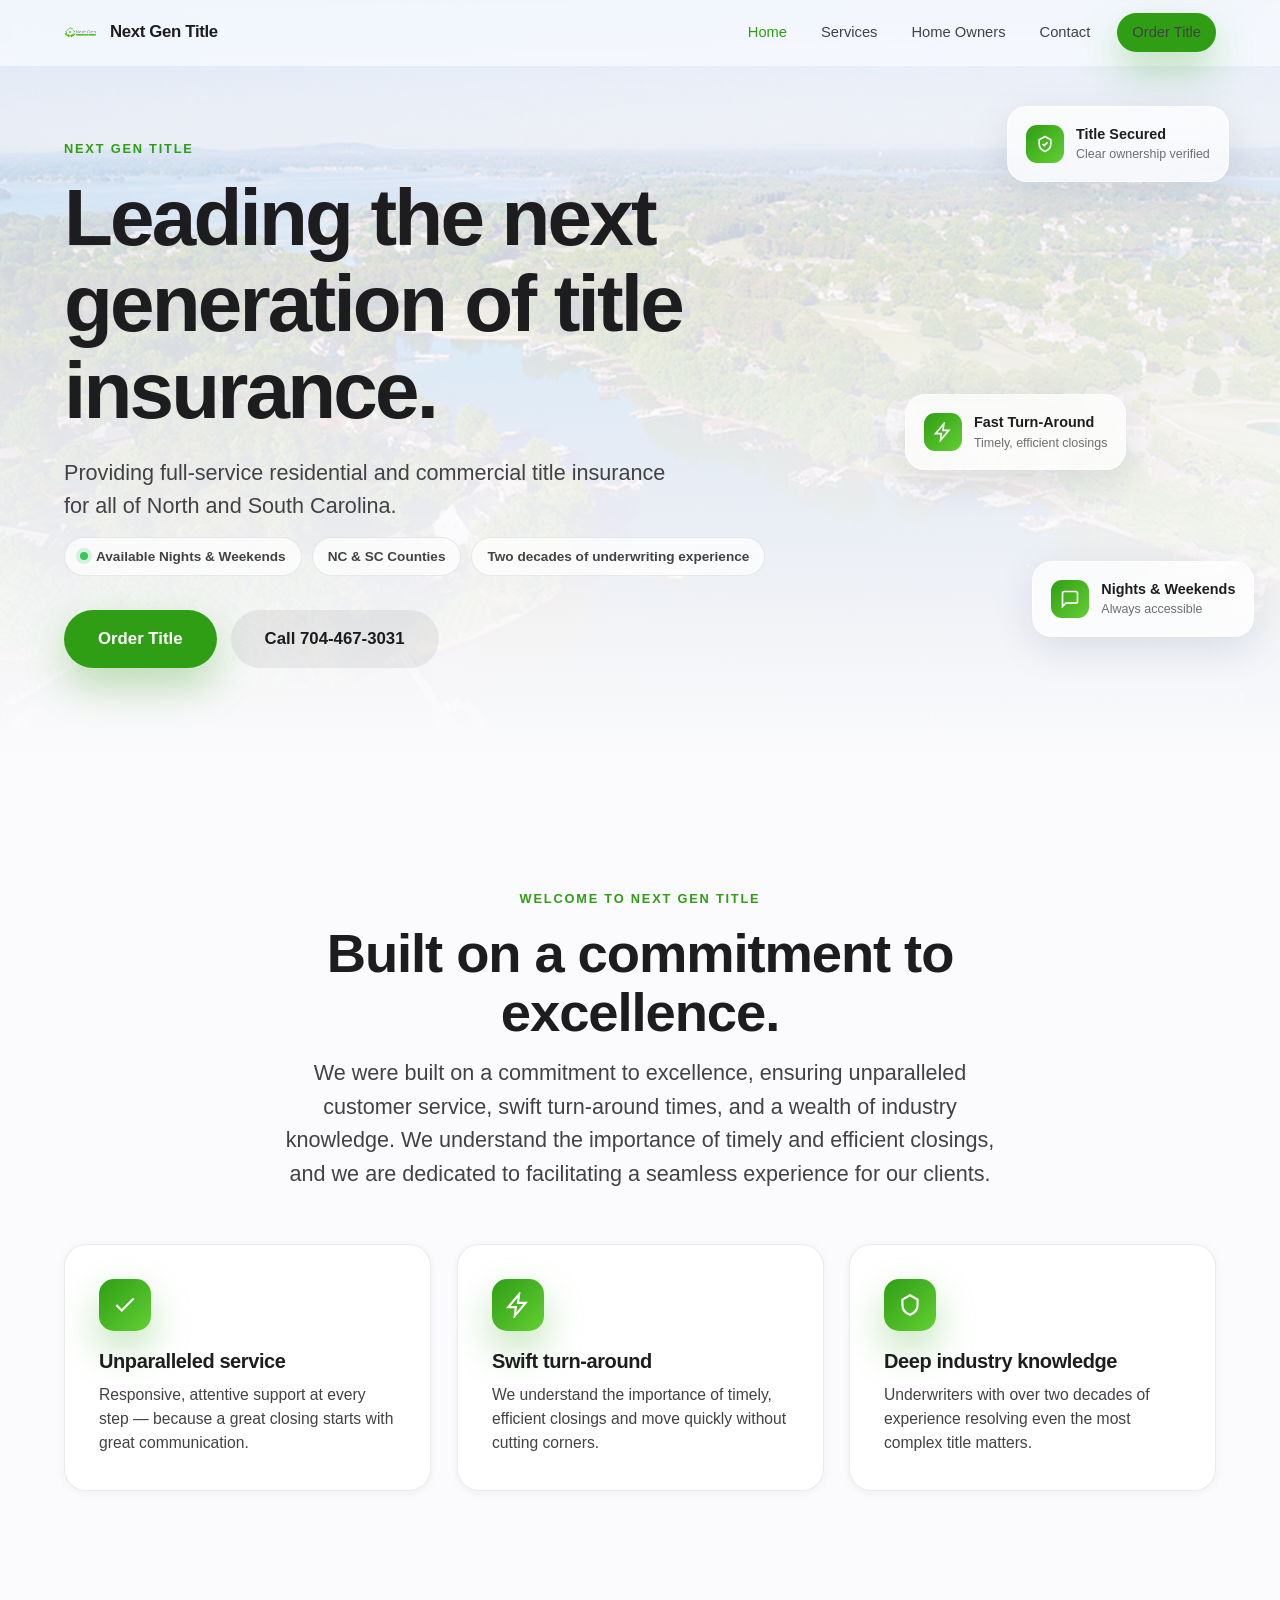
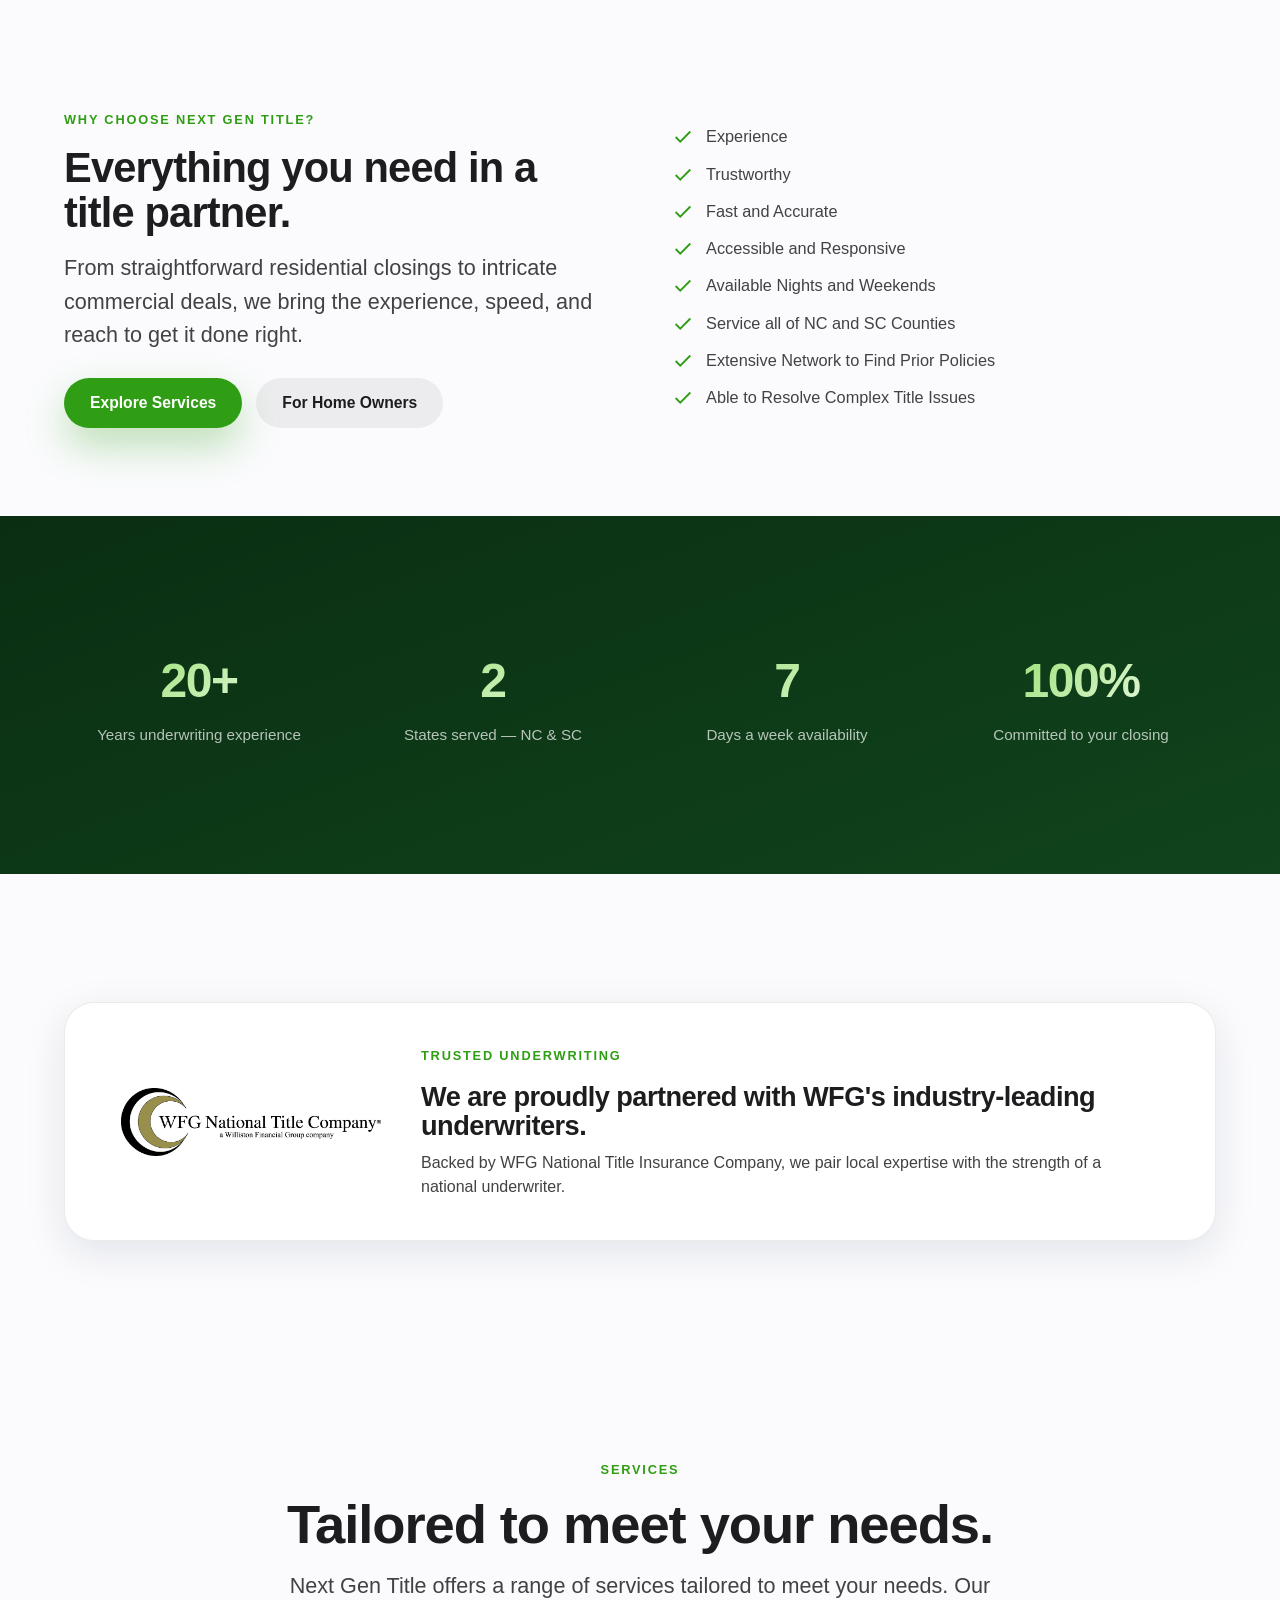
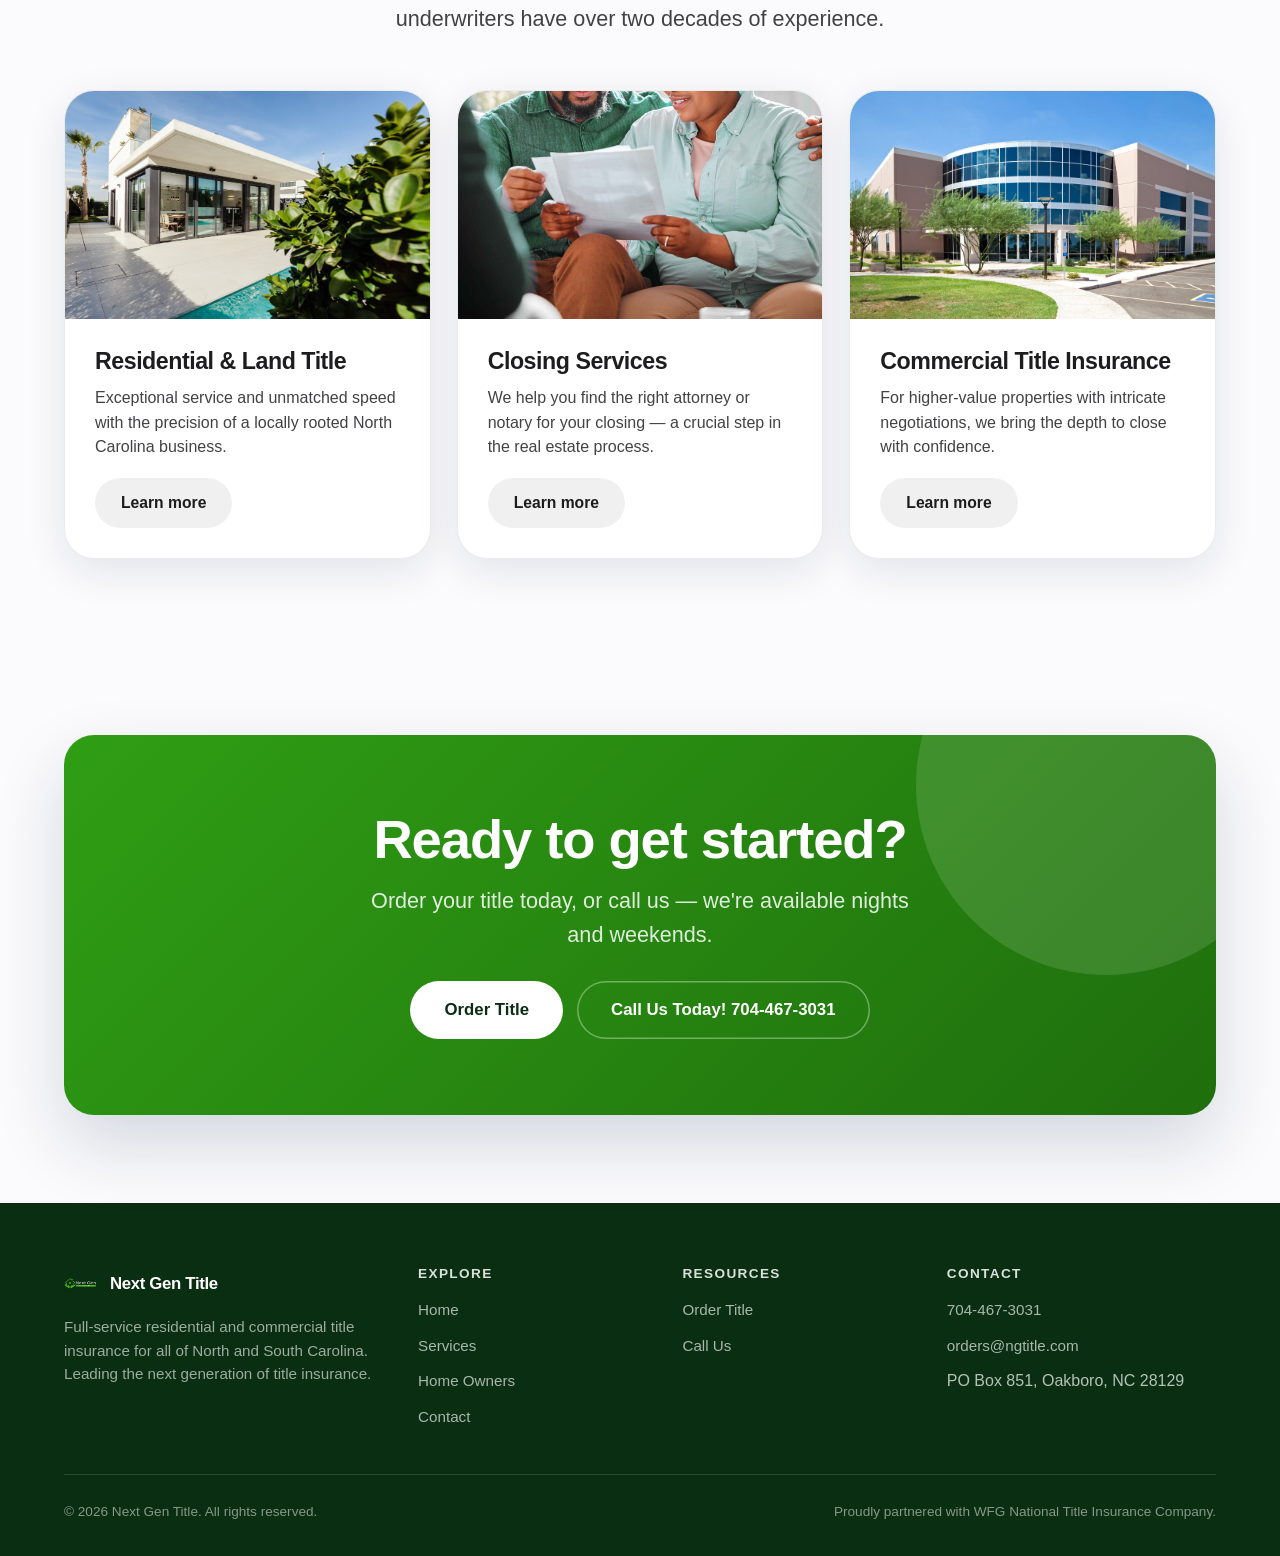
==== commit 347af657: "Rebuild ngtitle.com — modern Apple aesthetic, green brand" ====
--- a/index.html
+++ b/index.html
@@ -6,7 +6,6 @@
 <title>Next Gen Title | Title Insurance for North &amp; South Carolina</title>
 <meta name="description" content="Next Gen Title provides full-service residential and commercial title insurance for all of North and South Carolina. Fast, accurate closings — available nights and weekends.">
 <link rel="icon" href="assets/images/logo.png">
-<link rel="preconnect" href="https://rates.wfgnationaltitle.com">
 <link rel="stylesheet" href="assets/css/styles.css">
 </head>
 <body>
@@ -23,7 +22,6 @@
       <a href="services.html">Services</a>
       <a href="homeowners.html">Home Owners</a>
       <a href="contact.html">Contact</a>
-      <a href="https://rates.wfgnationaltitle.com" target="_blank" rel="noopener">Rate Calculator</a>
       <span class="nav-cta"><a class="btn btn-primary" href="contact.html">Order Title</a></span>
     </nav>
     <button class="nav-toggle" aria-label="Menu" aria-expanded="false" aria-controls="navLinks">
@@ -221,7 +219,6 @@
       <div>
         <h4>Resources</h4>
         <ul>
-          <li><a href="https://rates.wfgnationaltitle.com" target="_blank" rel="noopener">Rate Calculator</a></li>
           <li><a href="contact.html">Order Title</a></li>
           <li><a href="tel:7044673031">Call Us</a></li>
         </ul>
--- a/assets/css/styles.css
+++ b/assets/css/styles.css
@@ -13,10 +13,10 @@
   --muted:         #6e6e73;
   --line:          rgba(0,0,0,.08);
 
-  --brand:         #0071e3;   /* accent blue  */
-  --brand-strong:  #0a5fc2;
-  --navy:          #071b34;   /* deep sections */
-  --navy-2:        #0d2c52;
+  --brand:         #2f9e14;   /* brand green */
+  --brand-strong:  #247a0f;
+  --navy:          #0a2e12;   /* deep green */
+  --navy-2:        #10441c;
 
   /* Effects */
   --radius:        22px;
@@ -25,7 +25,7 @@
   --shadow-sm:     0 2px 10px rgba(0,0,0,.05);
   --shadow:        0 12px 40px rgba(9,30,66,.10);
   --shadow-lg:     0 30px 70px rgba(9,30,66,.16);
-  --shadow-brand:  0 18px 40px rgba(0,113,227,.28);
+  --shadow-brand:  0 18px 40px rgba(47,158,20,.30);
 
   /* Type */
   --font: -apple-system, BlinkMacSystemFont, "SF Pro Display", "Segoe UI",
@@ -139,7 +139,7 @@
 .card:hover { transform: translateY(-8px); box-shadow: var(--shadow-lg); }
 .card .icon {
   width: 52px; height: 52px; border-radius: 15px; display: grid; place-items: center;
-  background: linear-gradient(135deg, var(--brand), #34aadc); color: #fff; margin-bottom: 20px;
+  background: linear-gradient(135deg, var(--brand), #63cf34); color: #fff; margin-bottom: 20px;
   box-shadow: var(--shadow-brand);
 }
 .card .icon svg { width: 26px; height: 26px; }
@@ -223,7 +223,7 @@
 }
 .floaty .fi {
   width: 38px; height: 38px; border-radius: 11px; display: grid; place-items: center;
-  background: linear-gradient(135deg, var(--brand), #34aadc); color: #fff; flex: 0 0 auto;
+  background: linear-gradient(135deg, var(--brand), #63cf34); color: #fff; flex: 0 0 auto;
 }
 .floaty .fi svg { width: 20px; height: 20px; }
 .floaty small { display: block; font-weight: 500; color: var(--muted); font-size: .78rem; }
@@ -236,7 +236,7 @@
 .dark { background: linear-gradient(160deg, var(--navy) 0%, var(--navy-2) 100%); color: #fff; }
 .dark h1, .dark h2, .dark h3 { color: #fff; }
 .dark p { color: rgba(255,255,255,.72); }
-.dark .eyebrow { color: #6cb6ff; }
+.dark .eyebrow { color: #7fd94f; }
 .dark .card { background: rgba(255,255,255,.06); border-color: rgba(255,255,255,.12); }
 .dark .card h3 { color: #fff; }
 .dark .card p { color: rgba(255,255,255,.7); }
@@ -246,7 +246,7 @@
 /* Stats --------------------------------------------------------------- */
 .stats { display: grid; grid-template-columns: repeat(4,1fr); gap: 24px; text-align: center; }
 .stat .num { font-size: clamp(2rem,4vw,3rem); font-weight: 700; letter-spacing: -0.03em;
-  background: linear-gradient(135deg,#6cb6ff,#fff); -webkit-background-clip: text; background-clip: text; color: transparent; }
+  background: linear-gradient(135deg,#7fd94f,#fff); -webkit-background-clip: text; background-clip: text; color: transparent; }
 .stat .label { color: rgba(255,255,255,.7); font-size: .95rem; margin-top: 4px; }
 
 /* Partner band -------------------------------------------------------- */
@@ -260,7 +260,7 @@
 /* CTA band ------------------------------------------------------------ */
 .cta-band {
   border-radius: var(--radius-lg); padding: clamp(44px, 6vw, 76px);
-  background: linear-gradient(135deg, var(--brand) 0%, #005bbb 100%); color: #fff;
+  background: linear-gradient(135deg, var(--brand) 0%, #1f6e0d 100%); color: #fff;
   text-align: center; box-shadow: var(--shadow-lg); position: relative; overflow: hidden;
 }
 .cta-band::before {
@@ -287,7 +287,7 @@
 }
 .field input:focus, .field select:focus, .field textarea:focus {
   outline: none; border-color: var(--brand); background: #fff;
-  box-shadow: 0 0 0 4px rgba(0,113,227,.14);
+  box-shadow: 0 0 0 4px rgba(47,158,20,.16);
 }
 .field textarea { resize: vertical; min-height: 120px; }
 .form-consent { font-size: .82rem; color: var(--muted); margin-top: 4px; }
@@ -304,7 +304,7 @@
 .contact-item { display: flex; gap: 16px; align-items: flex-start; }
 .contact-item .ci {
   width: 46px; height: 46px; border-radius: 13px; display: grid; place-items: center; flex: 0 0 auto;
-  background: rgba(0,113,227,.1); color: var(--brand);
+  background: rgba(47,158,20,.12); color: var(--brand);
 }
 .contact-item .ci svg { width: 22px; height: 22px; }
 .contact-item h4 { font-size: .82rem; text-transform: uppercase; letter-spacing: .08em; color: var(--muted); margin-bottom: 3px; font-weight: 600; }
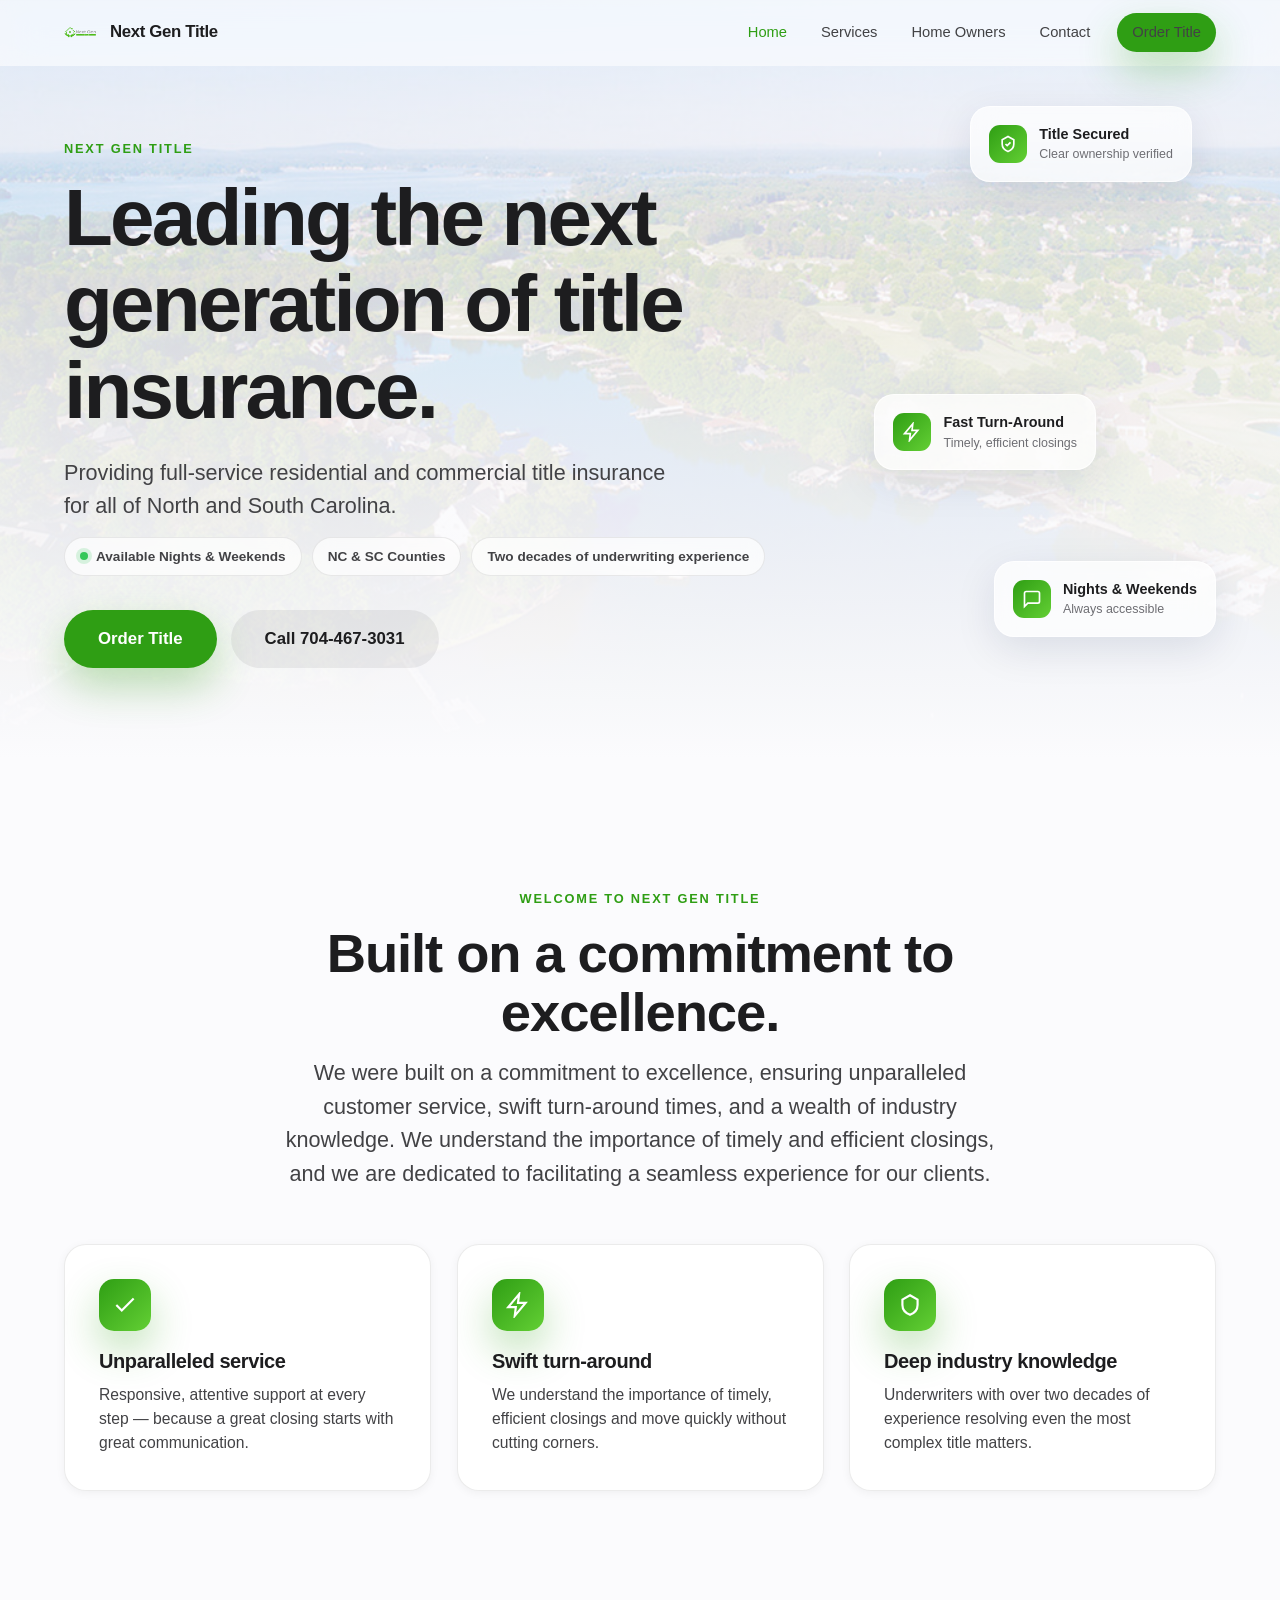
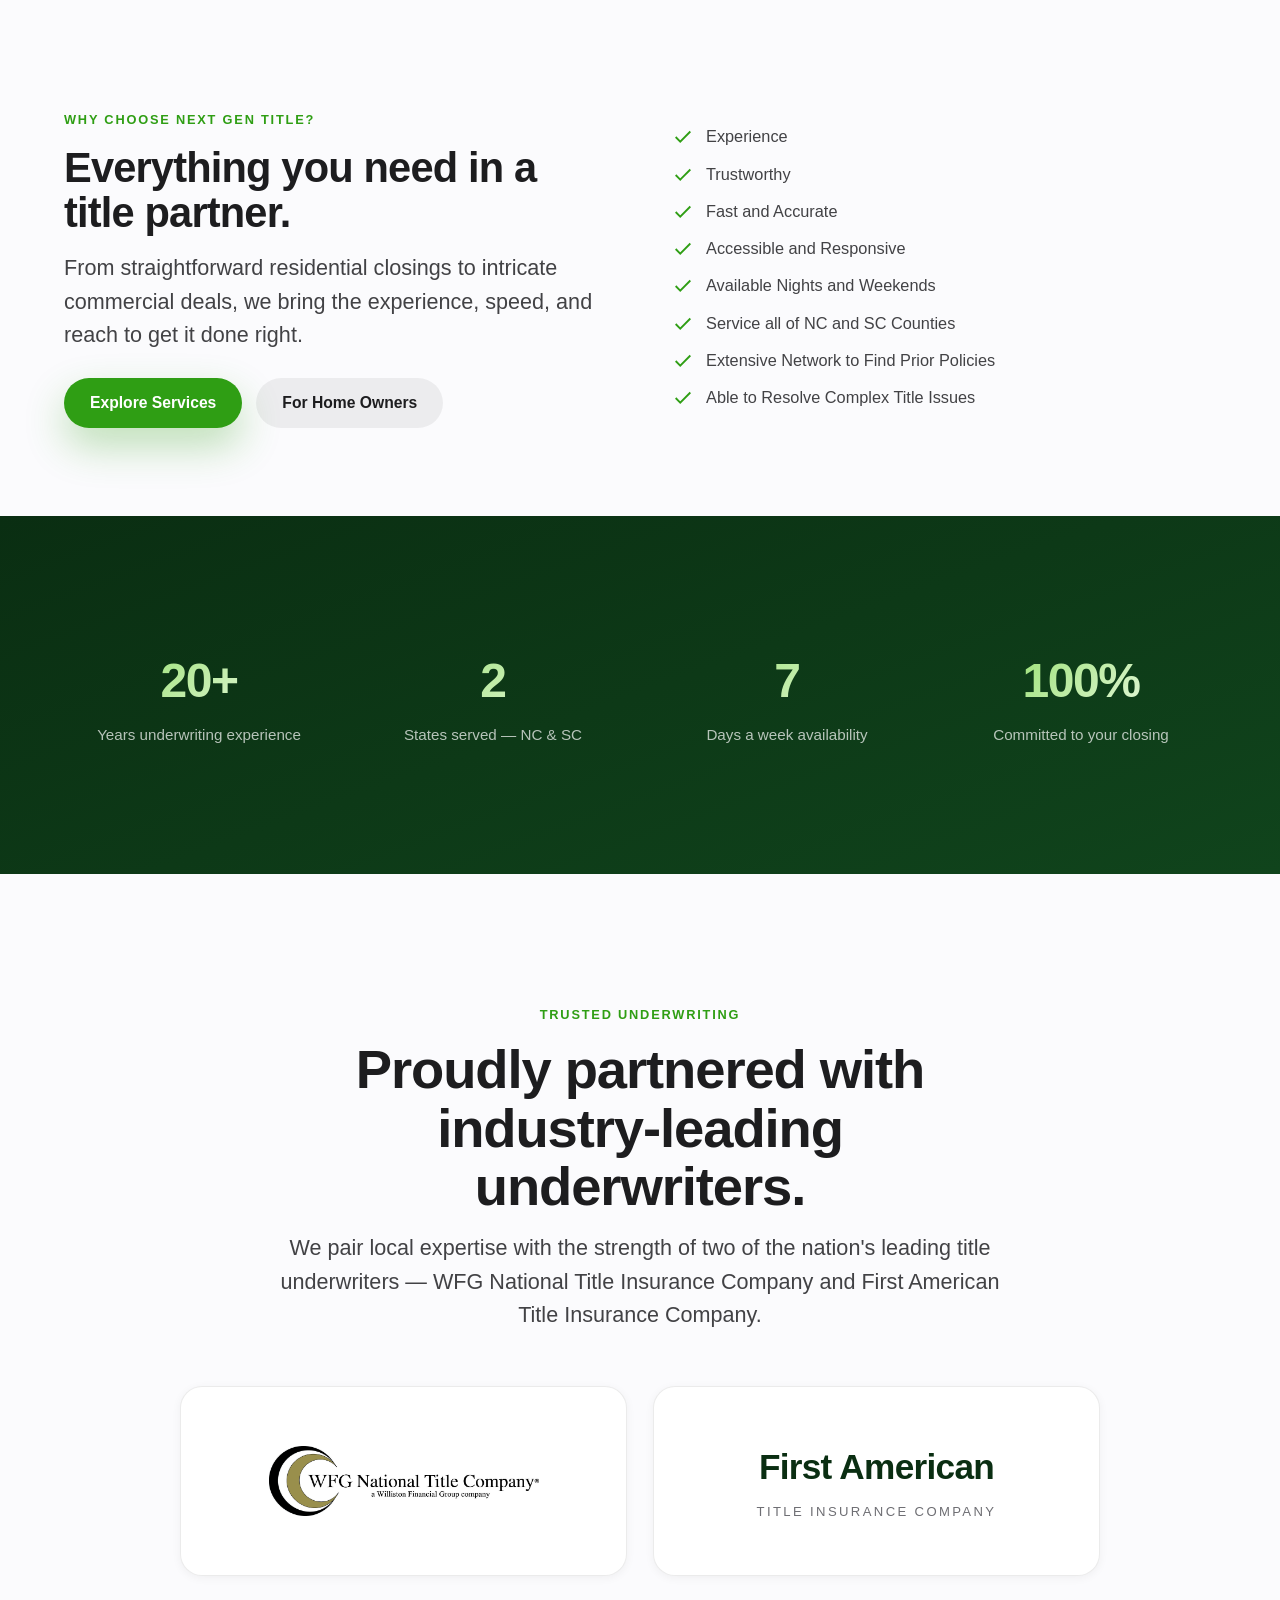
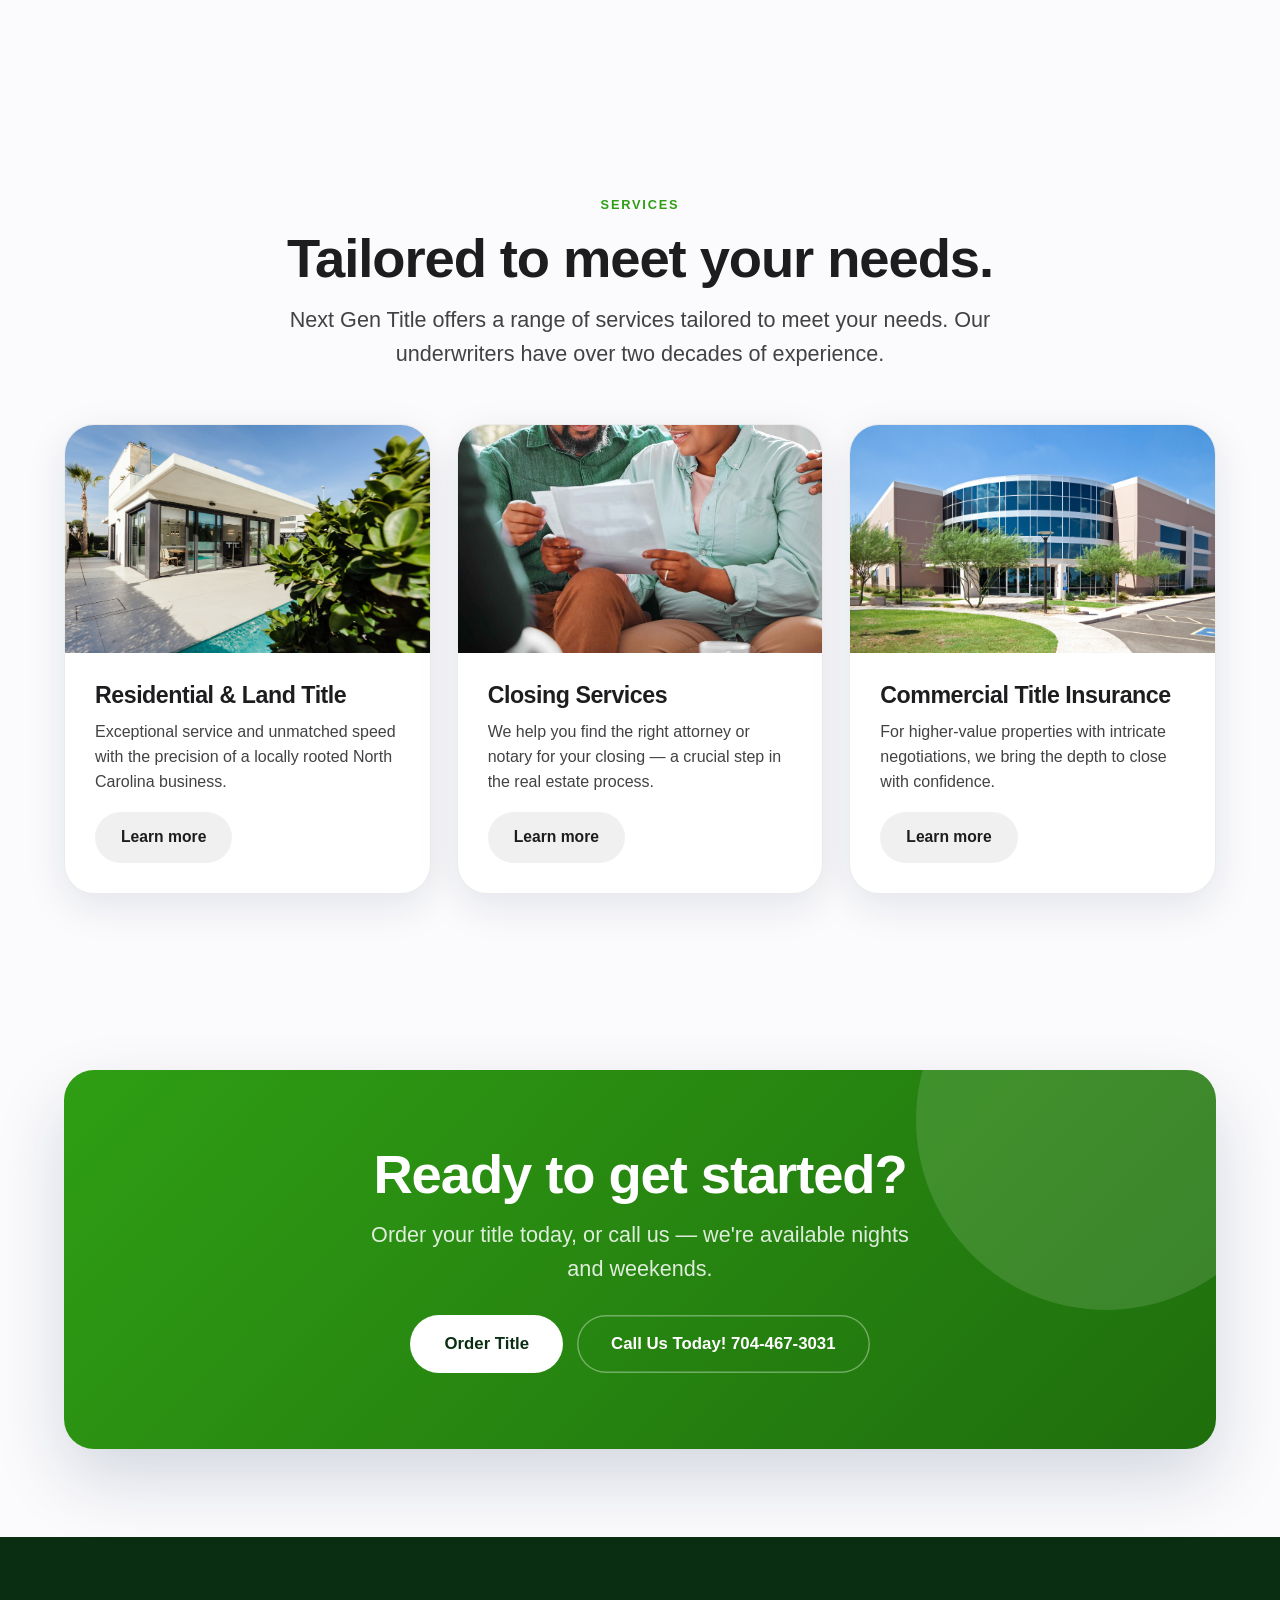
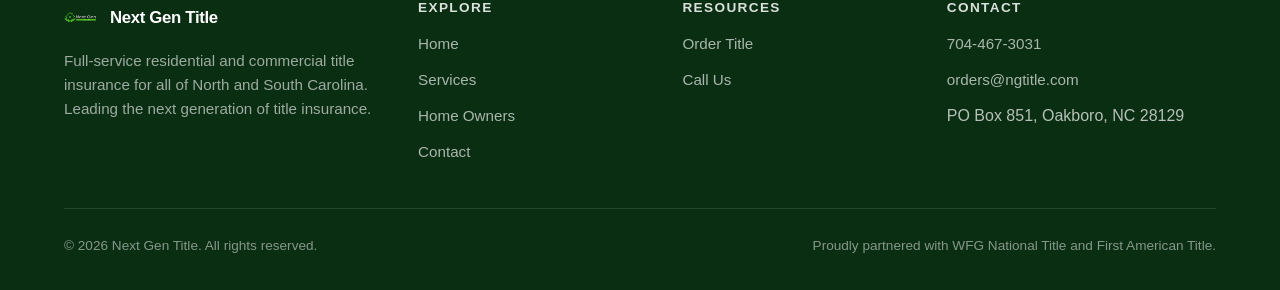
==== commit 2d0cc143: "Add First American underwriter" ====
--- a/index.html
+++ b/index.html
@@ -22,7 +22,7 @@
       <a href="services.html">Services</a>
       <a href="homeowners.html">Home Owners</a>
       <a href="contact.html">Contact</a>
-      <span class="nav-cta"><a class="btn btn-primary" href="contact.html">Order Title</a></span>
+      <span class="nav-cta"><a class="btn btn-primary" href="mailto:orders@ngtitle.com?subject=Title%20Order%20Request&amp;body=Hi%20Next%20Gen%20Title%2C%0D%0A%0D%0AI%20would%20like%20to%20order%20title.%20My%20details%3A%0D%0A%0D%0AName%3A%0D%0APhone%3A%0D%0AEmail%3A%0D%0AProperty%20address%3A%0D%0AProperty%20state%20(NC%2FSC)%3A%0D%0AService%20needed%3A%0D%0ADetails%3A%0D%0A%0D%0AThank%20you!">Order Title</a></span>
     </nav>
     <button class="nav-toggle" aria-label="Menu" aria-expanded="false" aria-controls="navLinks">
       <span></span><span></span><span></span>
@@ -59,7 +59,7 @@
         <span class="hero-badge">Two decades of underwriting experience</span>
       </div>
       <div class="btn-row" style="margin-top:34px">
-        <a class="btn btn-primary btn-lg" href="contact.html">Order Title</a>
+        <a class="btn btn-primary btn-lg" href="mailto:orders@ngtitle.com?subject=Title%20Order%20Request&amp;body=Hi%20Next%20Gen%20Title%2C%0D%0A%0D%0AI%20would%20like%20to%20order%20title.%20My%20details%3A%0D%0A%0D%0AName%3A%0D%0APhone%3A%0D%0AEmail%3A%0D%0AProperty%20address%3A%0D%0AProperty%20state%20(NC%2FSC)%3A%0D%0AService%20needed%3A%0D%0ADetails%3A%0D%0A%0D%0AThank%20you!">Order Title</a>
         <a class="btn btn-ghost btn-lg" href="tel:7044673031">Call 704-467-3031</a>
       </div>
     </div>
@@ -133,15 +133,23 @@
   </div>
 </section>
 
-<!-- WFG PARTNER -->
+<!-- UNDERWRITERS -->
 <section class="section">
   <div class="container">
-    <div class="partner reveal">
-      <img src="assets/images/wfg.jpg" alt="WFG National Title Insurance Company">
-      <div>
-        <span class="eyebrow">Trusted underwriting</span>
-        <h2 class="h-md">We are proudly partnered with WFG's industry-leading underwriters.</h2>
-        <p style="margin-top:10px">Backed by WFG National Title Insurance Company, we pair local expertise with the strength of a national underwriter.</p>
+    <div class="section-head reveal">
+      <span class="eyebrow">Trusted underwriting</span>
+      <h2 class="h-xl">Proudly partnered with industry-leading underwriters.</h2>
+      <p class="lead">We pair local expertise with the strength of two of the nation's leading title underwriters — WFG National Title Insurance Company and First American Title Insurance Company.</p>
+    </div>
+    <div class="grid grid-2" style="max-width:920px; margin:0 auto">
+      <div class="card reveal" style="display:grid; place-items:center; min-height:190px; text-align:center">
+        <img src="assets/images/wfg.jpg" alt="WFG National Title Insurance Company" style="max-width:270px">
+      </div>
+      <div class="card reveal d1" style="display:grid; place-items:center; min-height:190px; text-align:center">
+        <div>
+          <div style="font-size:clamp(1.7rem,3.4vw,2.2rem); font-weight:700; letter-spacing:-0.02em; color:var(--navy)">First American</div>
+          <div style="font-size:.82rem; letter-spacing:.18em; text-transform:uppercase; color:var(--muted); margin-top:8px">Title Insurance Company</div>
+        </div>
       </div>
     </div>
   </div>
@@ -191,7 +199,7 @@
       <h2 class="h-xl">Ready to get started?</h2>
       <p class="lead" style="margin:14px auto 0; max-width:560px">Order your title today, or call us — we're available nights and weekends.</p>
       <div class="btn-row" style="margin-top:30px">
-        <a class="btn btn-light btn-lg" href="contact.html">Order Title</a>
+        <a class="btn btn-light btn-lg" href="mailto:orders@ngtitle.com?subject=Title%20Order%20Request&amp;body=Hi%20Next%20Gen%20Title%2C%0D%0A%0D%0AI%20would%20like%20to%20order%20title.%20My%20details%3A%0D%0A%0D%0AName%3A%0D%0APhone%3A%0D%0AEmail%3A%0D%0AProperty%20address%3A%0D%0AProperty%20state%20(NC%2FSC)%3A%0D%0AService%20needed%3A%0D%0ADetails%3A%0D%0A%0D%0AThank%20you!">Order Title</a>
         <a class="btn btn-outline-light btn-lg" href="tel:7044673031">Call Us Today! 704-467-3031</a>
       </div>
     </div>
@@ -219,7 +227,7 @@
       <div>
         <h4>Resources</h4>
         <ul>
-          <li><a href="contact.html">Order Title</a></li>
+          <li><a href="mailto:orders@ngtitle.com?subject=Title%20Order%20Request&amp;body=Hi%20Next%20Gen%20Title%2C%0D%0A%0D%0AI%20would%20like%20to%20order%20title.%20My%20details%3A%0D%0A%0D%0AName%3A%0D%0APhone%3A%0D%0AEmail%3A%0D%0AProperty%20address%3A%0D%0AProperty%20state%20(NC%2FSC)%3A%0D%0AService%20needed%3A%0D%0ADetails%3A%0D%0A%0D%0AThank%20you!">Order Title</a></li>
           <li><a href="tel:7044673031">Call Us</a></li>
         </ul>
       </div>
@@ -234,7 +242,7 @@
     </div>
     <div class="footer-bottom">
       <span>© <span id="year">2026</span> Next Gen Title. All rights reserved.</span>
-      <span>Proudly partnered with WFG National Title Insurance Company.</span>
+      <span>Proudly partnered with WFG National Title and First American Title.</span>
     </div>
   </div>
 </footer>
--- a/assets/css/styles.css
+++ b/assets/css/styles.css
@@ -137,12 +137,13 @@
   will-change: transform;
 }
 .card:hover { transform: translateY(-8px); box-shadow: var(--shadow-lg); }
-.card .icon {
+.icon {
   width: 52px; height: 52px; border-radius: 15px; display: grid; place-items: center;
-  background: linear-gradient(135deg, var(--brand), #63cf34); color: #fff; margin-bottom: 20px;
-  box-shadow: var(--shadow-brand);
-}
-.card .icon svg { width: 26px; height: 26px; }
+  background: linear-gradient(135deg, var(--brand), #63cf34); color: #fff;
+  box-shadow: var(--shadow-brand); flex: 0 0 auto;
+}
+.card .icon { margin-bottom: 20px; }
+.icon svg { width: 26px; height: 26px; }
 .card h3 { font-size: 1.25rem; margin-bottom: 10px; }
 .card p { font-size: .98rem; }
 
@@ -214,7 +215,11 @@
 .hero-badge .dot { width: 8px; height: 8px; border-radius: 50%; background: #34c759; box-shadow: 0 0 0 4px rgba(52,199,89,.18); }
 
 /* floating decorative cards in hero */
-.floaties { position: absolute; inset: 0; z-index: -1; pointer-events: none; }
+.floaties {
+  position: absolute; top: 0; bottom: 0; left: 50%; transform: translateX(-50%);
+  width: 100%; max-width: var(--maxw); padding: 0 24px;
+  z-index: -1; pointer-events: none;
+}
 .floaty {
   position: absolute; border-radius: 20px; background: rgba(255,255,255,.7);
   backdrop-filter: blur(16px); border: 1px solid rgba(255,255,255,.7);
